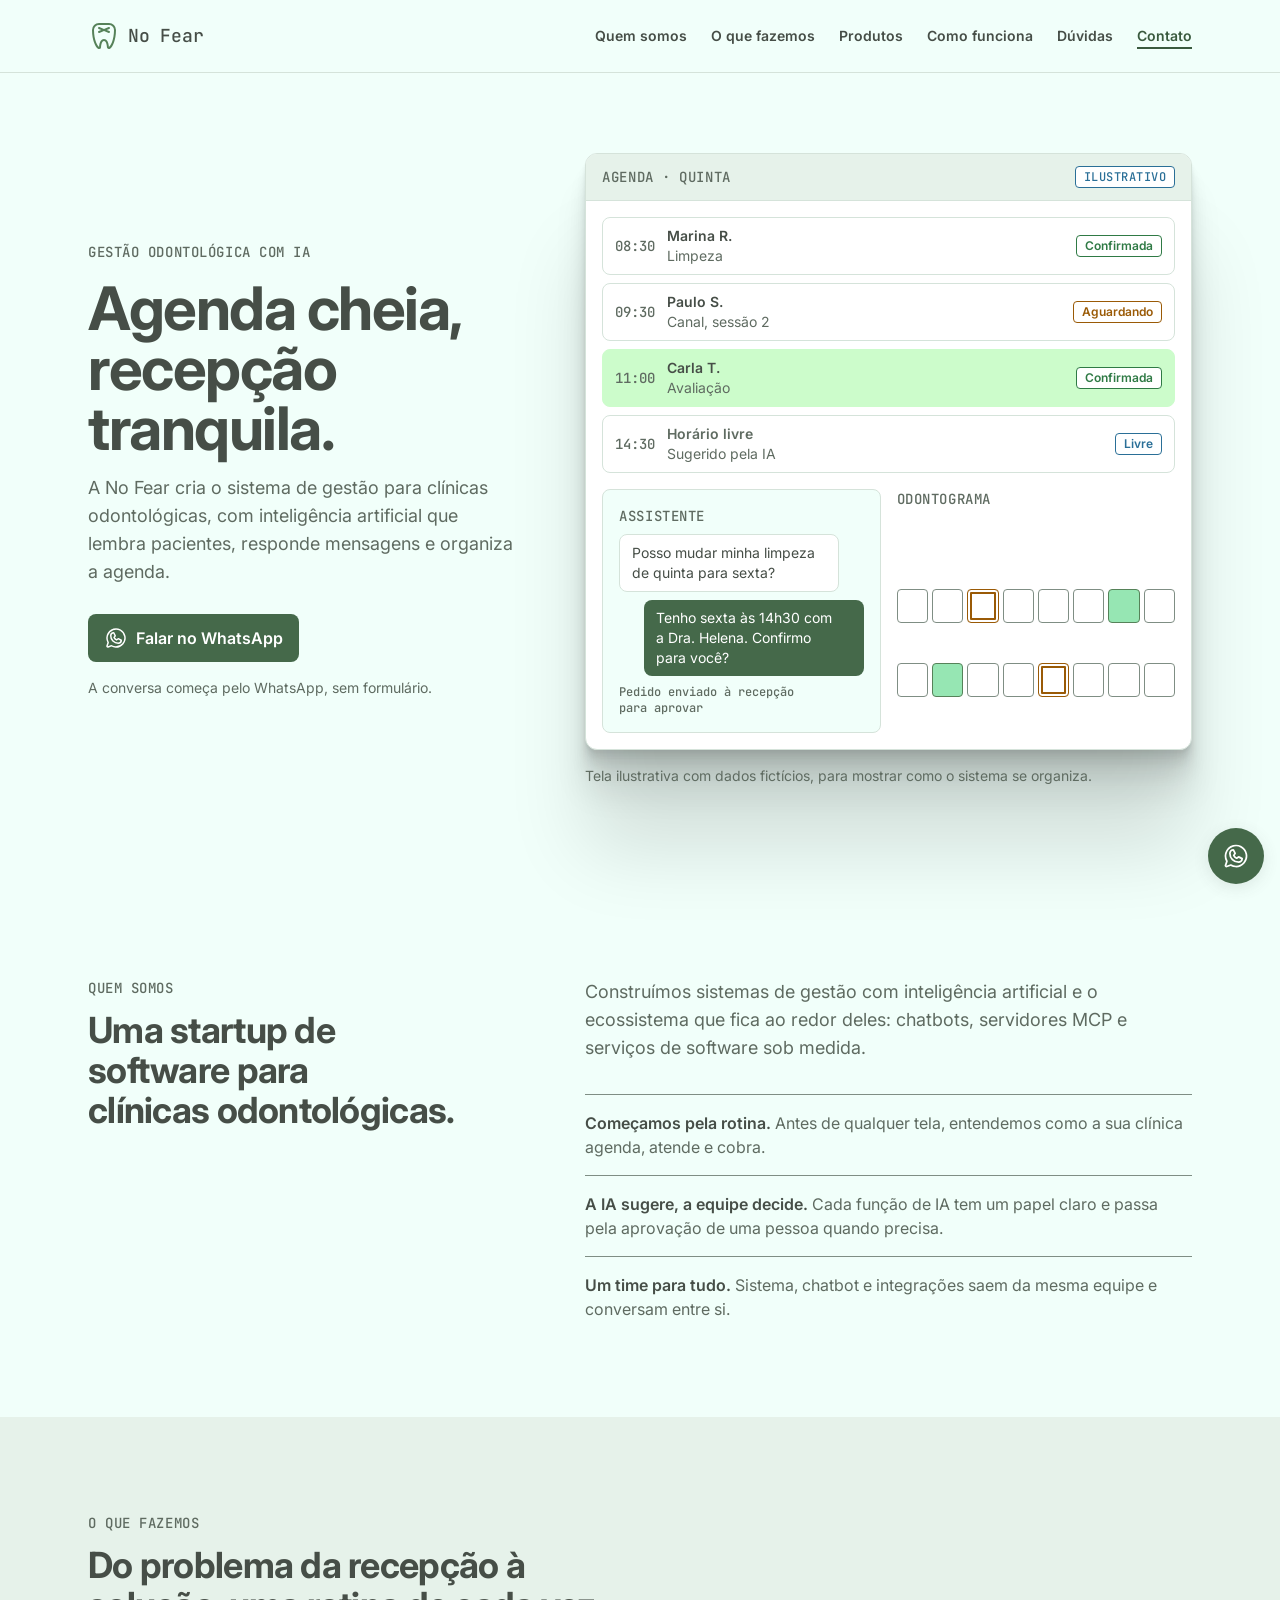
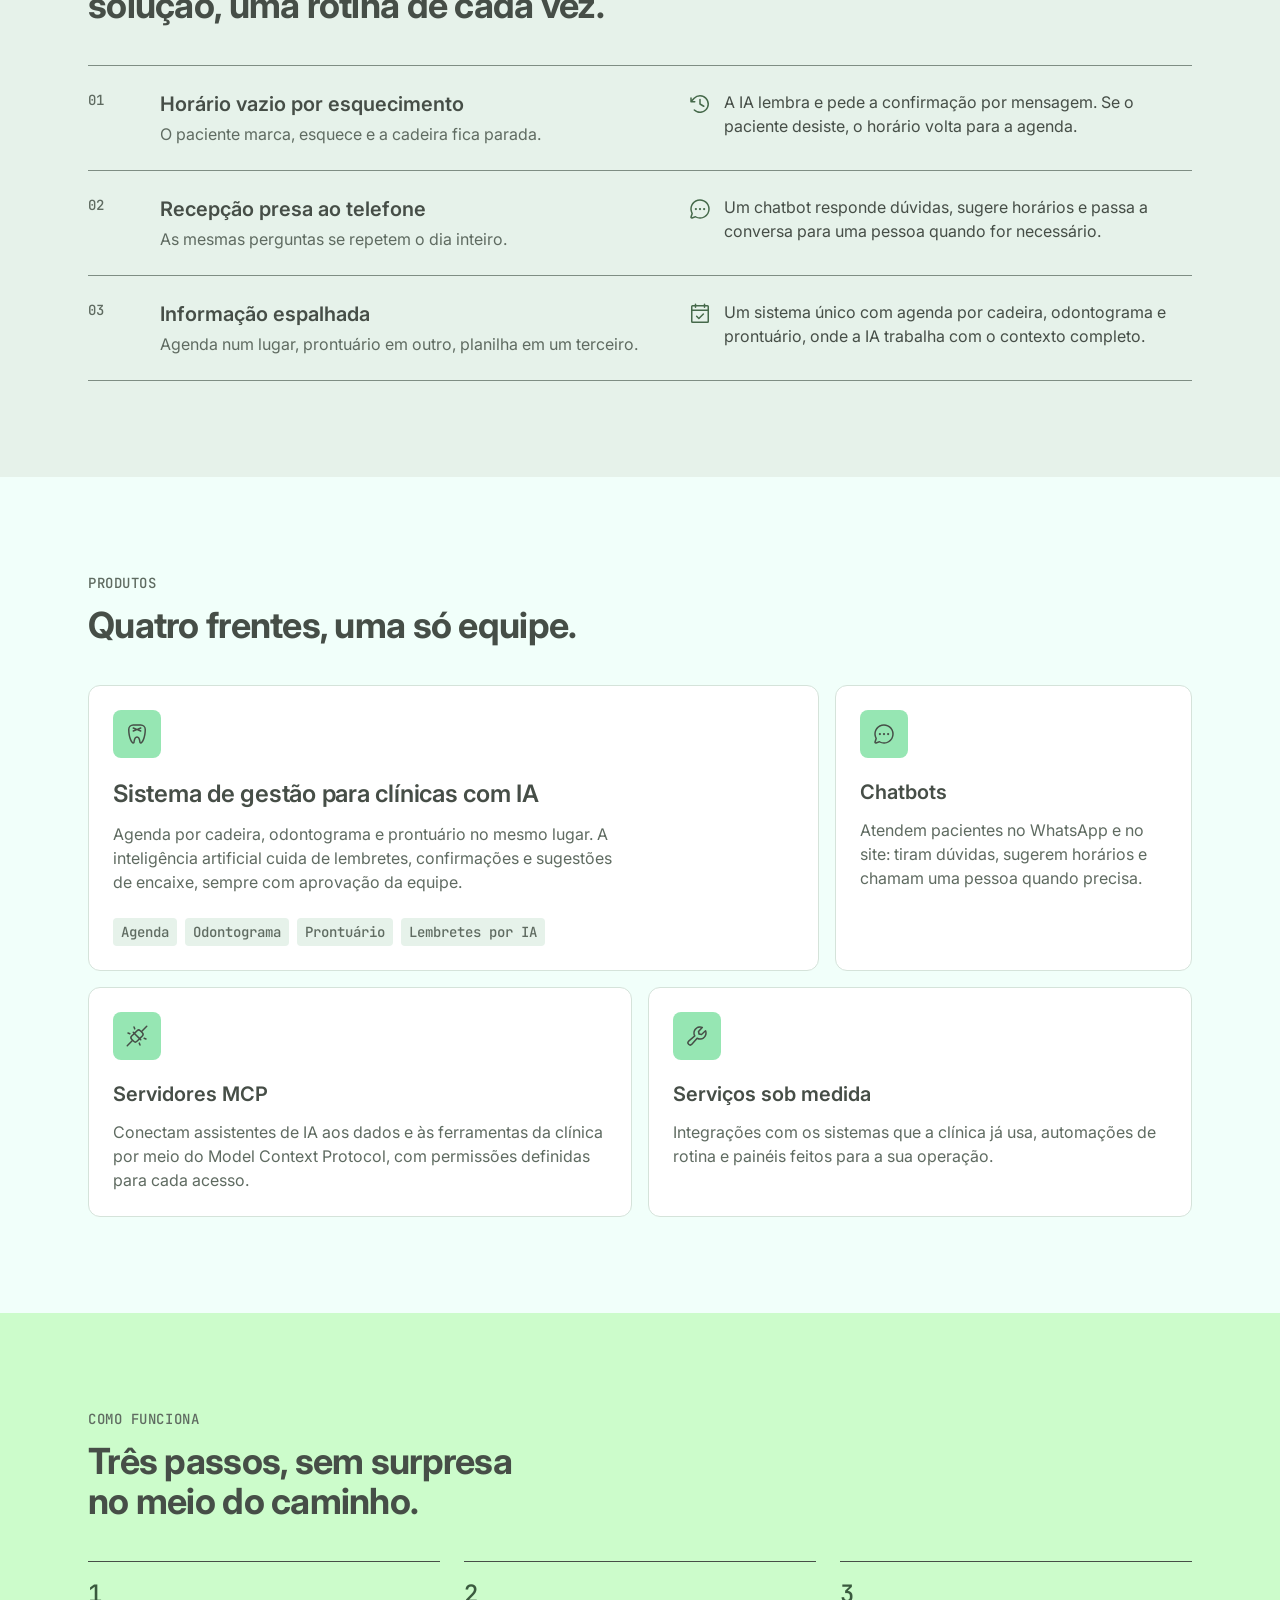
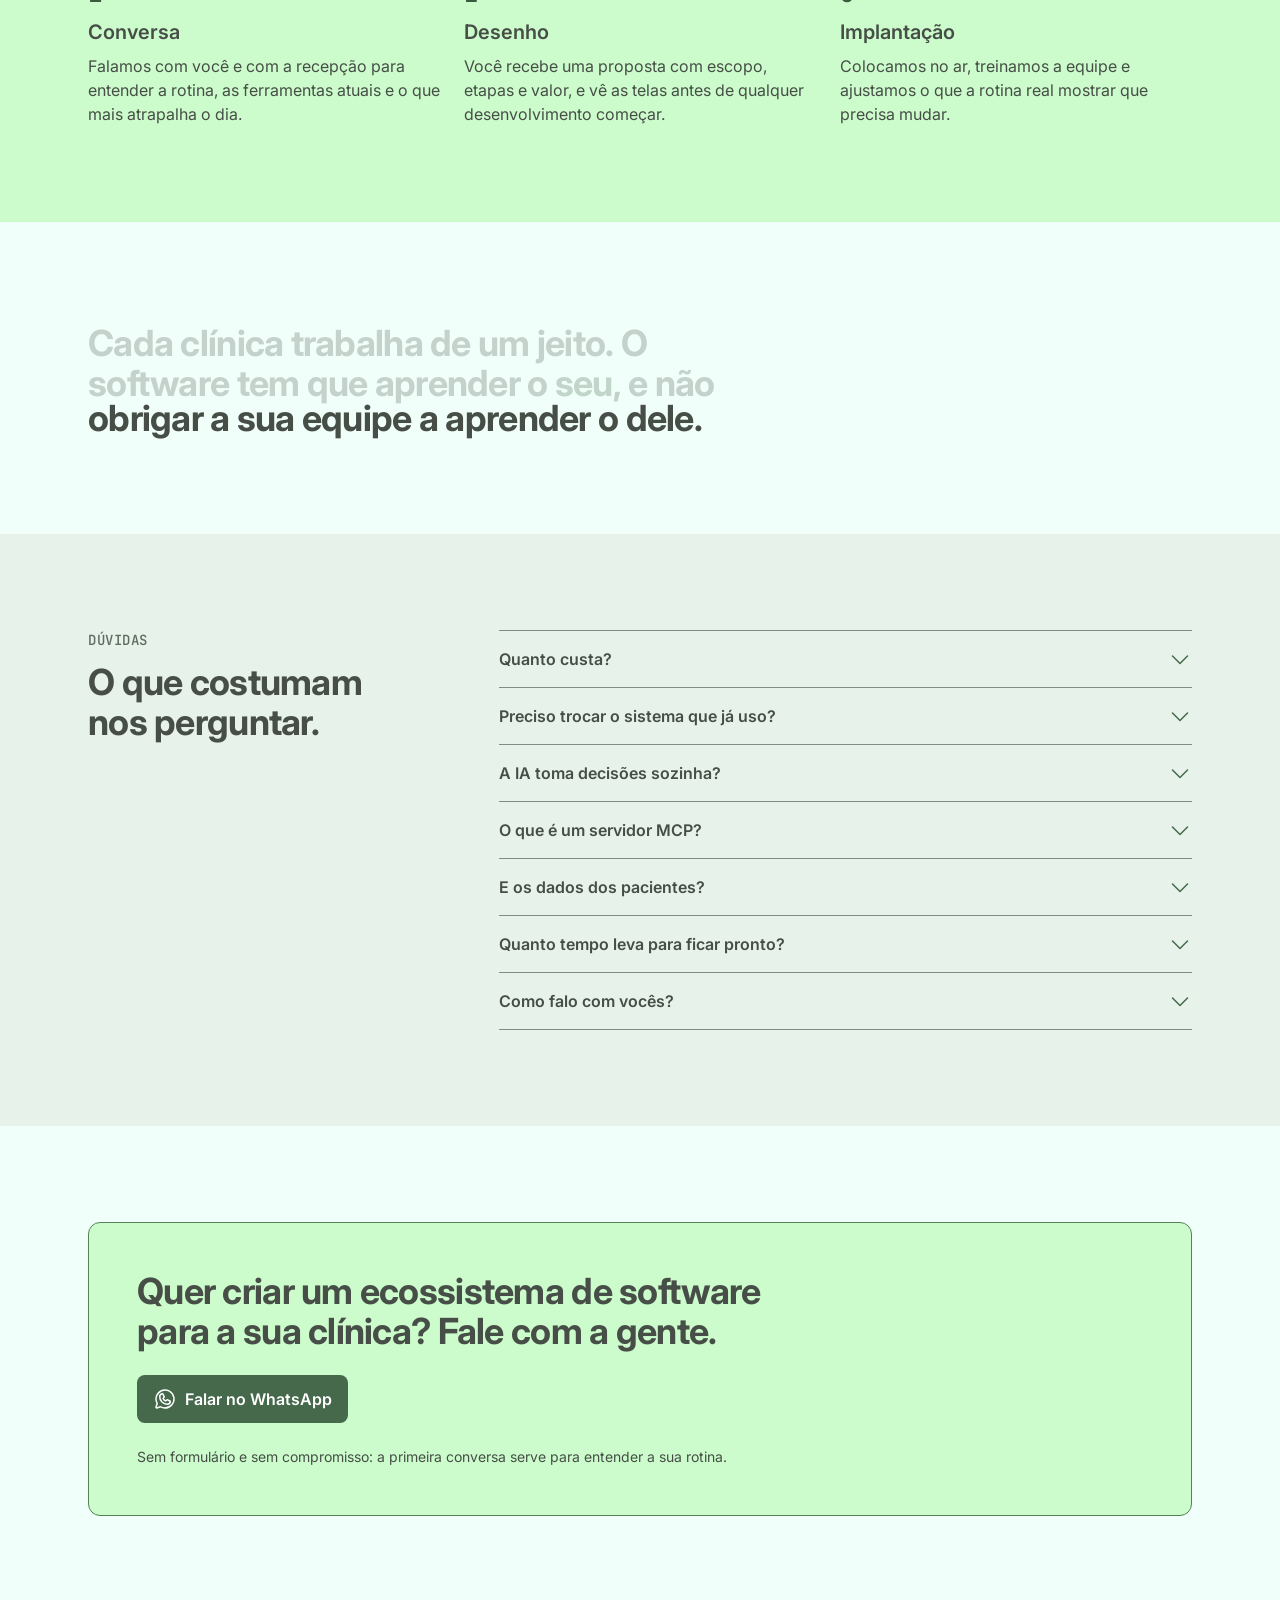
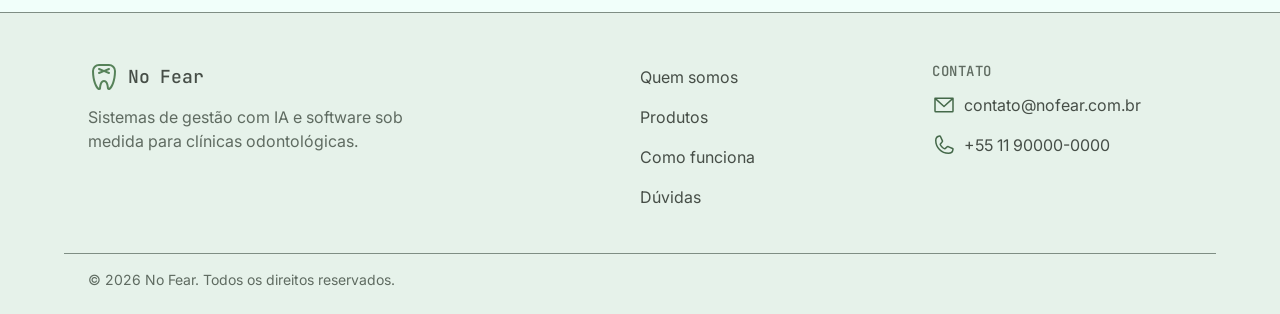
==== index.html @ fdb4c9a5 "Cria landing page da No Fear com DESIGN.md Landing estática em HTML, CSS e JS puros para a startup d" ====
<!DOCTYPE html>
<html lang="pt-BR">
<head>
  <meta charset="UTF-8">
  <meta name="viewport" content="width=device-width, initial-scale=1">
  <title>No Fear | Sistemas de gestão com IA para clínicas odontológicas</title>
  <meta name="description" content="A No Fear cria sistemas de gestão com inteligência artificial para clínicas odontológicas, além de chatbots, servidores MCP e software sob medida.">
  <meta name="theme-color" content="#f1fffa">
  <link rel="icon" href="assets/favicon.svg" type="image/svg+xml">
  <link rel="canonical" href="https://jp-silva08.github.io/no-fear-site/">

  <meta property="og:type" content="website">
  <meta property="og:locale" content="pt_BR">
  <meta property="og:site_name" content="No Fear">
  <meta property="og:title" content="No Fear | Sistemas de gestão com IA para clínicas odontológicas">
  <meta property="og:description" content="Sistema de gestão, chatbots, servidores MCP e software sob medida para clínicas odontológicas.">
  <meta property="og:url" content="https://jp-silva08.github.io/no-fear-site/">
  <meta property="og:image" content="https://jp-silva08.github.io/no-fear-site/assets/og.png">
  <meta property="og:image:width" content="1200">
  <meta property="og:image:height" content="630">
  <meta name="twitter:card" content="summary_large_image">

  <link rel="preconnect" href="https://fonts.googleapis.com">
  <link rel="preconnect" href="https://fonts.gstatic.com" crossorigin>
  <link rel="stylesheet" href="https://fonts.googleapis.com/css2?family=Inter:wght@400;600;700&family=JetBrains+Mono:wght@500&display=swap">
  <link rel="stylesheet" href="css/style.css">
  <script>document.documentElement.classList.add('js');</script>
</head>
<body>
<svg xmlns="http://www.w3.org/2000/svg" width="0" height="0" style="position:absolute" aria-hidden="true" focusable="false">
<symbol id="i-arrow-right" viewBox="0 0 256 256"><path d="M221.66,133.66l-72,72a8,8,0,0,1-11.32-11.32L196.69,136H40a8,8,0,0,1,0-16H196.69L138.34,61.66a8,8,0,0,1,11.32-11.32l72,72A8,8,0,0,1,221.66,133.66Z"/></symbol>
<symbol id="i-calendar-check" viewBox="0 0 256 256"><path d="M208,32H184V24a8,8,0,0,0-16,0v8H88V24a8,8,0,0,0-16,0v8H48A16,16,0,0,0,32,48V208a16,16,0,0,0,16,16H208a16,16,0,0,0,16-16V48A16,16,0,0,0,208,32ZM72,48v8a8,8,0,0,0,16,0V48h80v8a8,8,0,0,0,16,0V48h24V80H48V48ZM208,208H48V96H208V208Zm-38.34-85.66a8,8,0,0,1,0,11.32l-48,48a8,8,0,0,1-11.32,0l-24-24a8,8,0,0,1,11.32-11.32L116,164.69l42.34-42.35A8,8,0,0,1,169.66,122.34Z"/></symbol>
<symbol id="i-caret-down" viewBox="0 0 256 256"><path d="M213.66,101.66l-80,80a8,8,0,0,1-11.32,0l-80-80A8,8,0,0,1,53.66,90.34L128,164.69l74.34-74.35a8,8,0,0,1,11.32,11.32Z"/></symbol>
<symbol id="i-chat-circle-dots" viewBox="0 0 256 256"><path d="M140,128a12,12,0,1,1-12-12A12,12,0,0,1,140,128ZM84,116a12,12,0,1,0,12,12A12,12,0,0,0,84,116Zm88,0a12,12,0,1,0,12,12A12,12,0,0,0,172,116Zm60,12A104,104,0,0,1,79.12,219.82L45.07,231.17a16,16,0,0,1-20.24-20.24l11.35-34.05A104,104,0,1,1,232,128Zm-16,0A88,88,0,1,0,51.81,172.06a8,8,0,0,1,.66,6.54L40,216,77.4,203.53a7.85,7.85,0,0,1,2.53-.42,8,8,0,0,1,4,1.08A88,88,0,0,0,216,128Z"/></symbol>
<symbol id="i-clock-counter-clockwise" viewBox="0 0 256 256"><path d="M136,80v43.47l36.12,21.67a8,8,0,0,1-8.24,13.72l-40-24A8,8,0,0,1,120,128V80a8,8,0,0,1,16,0Zm-8-48A95.44,95.44,0,0,0,60.08,60.15C52.81,67.51,46.35,74.59,40,82V64a8,8,0,0,0-16,0v40a8,8,0,0,0,8,8H72a8,8,0,0,0,0-16H49c7.15-8.42,14.27-16.35,22.39-24.57a80,80,0,1,1,1.66,114.75,8,8,0,1,0-11,11.64A96,96,0,1,0,128,32Z"/></symbol>
<symbol id="i-envelope-simple" viewBox="0 0 256 256"><path d="M224,48H32a8,8,0,0,0-8,8V192a16,16,0,0,0,16,16H216a16,16,0,0,0,16-16V56A8,8,0,0,0,224,48ZM203.43,64,128,133.15,52.57,64ZM216,192H40V74.19l82.59,75.71a8,8,0,0,0,10.82,0L216,74.19V192Z"/></symbol>
<symbol id="i-list" viewBox="0 0 256 256"><path d="M224,128a8,8,0,0,1-8,8H40a8,8,0,0,1,0-16H216A8,8,0,0,1,224,128ZM40,72H216a8,8,0,0,0,0-16H40a8,8,0,0,0,0,16ZM216,184H40a8,8,0,0,0,0,16H216a8,8,0,0,0,0-16Z"/></symbol>
<symbol id="i-phone" viewBox="0 0 256 256"><path d="M222.37,158.46l-47.11-21.11-.13-.06a16,16,0,0,0-15.17,1.4,8.12,8.12,0,0,0-.75.56L134.87,160c-15.42-7.49-31.34-23.29-38.83-38.51l20.78-24.71c.2-.25.39-.5.57-.77a16,16,0,0,0,1.32-15.06l0-.12L97.54,33.64a16,16,0,0,0-16.62-9.52A56.26,56.26,0,0,0,32,80c0,79.4,64.6,144,144,144a56.26,56.26,0,0,0,55.88-48.92A16,16,0,0,0,222.37,158.46ZM176,208A128.14,128.14,0,0,1,48,80,40.2,40.2,0,0,1,82.87,40a.61.61,0,0,0,0,.12l21,47L83.2,111.86a6.13,6.13,0,0,0-.57.77,16,16,0,0,0-1,15.7c9.06,18.53,27.73,37.06,46.46,46.11a16,16,0,0,0,15.75-1.14,8.44,8.44,0,0,0,.74-.56L168.89,152l47,21.05h0s.08,0,.11,0A40.21,40.21,0,0,1,176,208Z"/></symbol>
<symbol id="i-plugs-connected" viewBox="0 0 256 256"><path d="M237.66,18.34a8,8,0,0,0-11.32,0l-52.4,52.41-5.37-5.38a32.05,32.05,0,0,0-45.26,0L100,88.69l-6.34-6.35A8,8,0,0,0,82.34,93.66L88.69,100,65.37,123.31a32,32,0,0,0,0,45.26l5.38,5.37-52.41,52.4a8,8,0,0,0,11.32,11.32l52.4-52.41,5.37,5.38a32,32,0,0,0,45.26,0L156,167.31l6.34,6.35a8,8,0,0,0,11.32-11.32L167.31,156l23.32-23.31a32,32,0,0,0,0-45.26l-5.38-5.37,52.41-52.4A8,8,0,0,0,237.66,18.34Zm-116.29,161a16,16,0,0,1-22.62,0L76.69,157.25a16,16,0,0,1,0-22.62L100,111.31,144.69,156Zm57.94-57.94L156,144.69,111.31,100l23.32-23.31a16,16,0,0,1,22.62,0l22.06,22A16,16,0,0,1,179.31,121.37ZM88.57,35A8,8,0,0,1,103.43,29l8,20A8,8,0,0,1,96.57,55ZM24.57,93A8,8,0,0,1,35,88.57l20,8A8,8,0,0,1,49,111.43l-20-8A8,8,0,0,1,24.57,93ZM231.43,163a8,8,0,0,1-10.4,4.46l-20-8A8,8,0,1,1,207,144.57l20,8A8,8,0,0,1,231.43,163Zm-64,58.06A8,8,0,0,1,152.57,227l-8-20A8,8,0,0,1,159.43,201Z"/></symbol>
<symbol id="i-shield-check" viewBox="0 0 256 256"><path d="M208,40H48A16,16,0,0,0,32,56v56c0,52.72,25.52,84.67,46.93,102.19,23.06,18.86,46,25.26,47,25.53a8,8,0,0,0,4.2,0c1-.27,23.91-6.67,47-25.53C198.48,196.67,224,164.72,224,112V56A16,16,0,0,0,208,40Zm0,72c0,37.07-13.66,67.16-40.6,89.42A129.3,129.3,0,0,1,128,223.62a128.25,128.25,0,0,1-38.92-21.81C61.82,179.51,48,149.3,48,112l0-56,160,0ZM82.34,141.66a8,8,0,0,1,11.32-11.32L112,148.69l50.34-50.35a8,8,0,0,1,11.32,11.32l-56,56a8,8,0,0,1-11.32,0Z"/></symbol>
<symbol id="i-sparkle" viewBox="0 0 256 256"><path d="M197.58,129.06,146,110l-19-51.62a15.92,15.92,0,0,0-29.88,0L78,110l-51.62,19a15.92,15.92,0,0,0,0,29.88L78,178l19,51.62a15.92,15.92,0,0,0,29.88,0L146,178l51.62-19a15.92,15.92,0,0,0,0-29.88ZM137,164.22a8,8,0,0,0-4.74,4.74L112,223.85,91.78,169A8,8,0,0,0,87,164.22L32.15,144,87,123.78A8,8,0,0,0,91.78,119L112,64.15,132.22,119a8,8,0,0,0,4.74,4.74L191.85,144ZM144,40a8,8,0,0,1,8-8h16V16a8,8,0,0,1,16,0V32h16a8,8,0,0,1,0,16H184V64a8,8,0,0,1-16,0V48H152A8,8,0,0,1,144,40ZM248,88a8,8,0,0,1-8,8h-8v8a8,8,0,0,1-16,0V96h-8a8,8,0,0,1,0-16h8V72a8,8,0,0,1,16,0v8h8A8,8,0,0,1,248,88Z"/></symbol>
<symbol id="i-tooth" viewBox="0 0 256 256"><path d="M171,71.42,149.54,80,171,88.57A8,8,0,1,1,165,103.42L128,88.61,91,103.42A8,8,0,1,1,85,88.57L106.46,80,85,71.42A8,8,0,1,1,91,56.57l37,14.81,37-14.81A8,8,0,1,1,171,71.42Zm53,8.33c0,42.72-8,75.4-14.69,95.28-8.73,25.8-20.63,45.49-32.65,54a15.69,15.69,0,0,1-15.95,1.41,16.09,16.09,0,0,1-9.18-13.36C150.68,205.58,146.48,168,128,168s-22.68,37.59-23.53,49.11a16.09,16.09,0,0,1-16,14.9,15.67,15.67,0,0,1-9.13-2.95c-12-8.53-23.92-28.22-32.65-54C40,155.15,32,122.47,32,79.75A56,56,0,0,1,88,24h80A56,56,0,0,1,224,79.75Zm-16,0A40,40,0,0,0,168,40H88A40,40,0,0,0,48,79.76c0,40.55,7.51,71.4,13.85,90.14,11.05,32.66,23,43.37,26.61,46C91.57,174.67,105.59,152,128,152s36.45,22.71,39.49,63.94h0c3.6-2.59,15.57-13.26,26.66-46C200.49,151.16,208,120.31,208,79.76Z"/></symbol>
<symbol id="i-whatsapp-logo" viewBox="0 0 256 256"><path d="M187.58,144.84l-32-16a8,8,0,0,0-8,.5l-14.69,9.8a40.55,40.55,0,0,1-16-16l9.8-14.69a8,8,0,0,0,.5-8l-16-32A8,8,0,0,0,104,64a40,40,0,0,0-40,40,88.1,88.1,0,0,0,88,88,40,40,0,0,0,40-40A8,8,0,0,0,187.58,144.84ZM152,176a72.08,72.08,0,0,1-72-72A24,24,0,0,1,99.29,80.46l11.48,23L101,118a8,8,0,0,0-.73,7.51,56.47,56.47,0,0,0,30.15,30.15A8,8,0,0,0,138,155l14.61-9.74,23,11.48A24,24,0,0,1,152,176ZM128,24A104,104,0,0,0,36.18,176.88L24.83,210.93a16,16,0,0,0,20.24,20.24l34.05-11.35A104,104,0,1,0,128,24Zm0,192a87.87,87.87,0,0,1-44.06-11.81,8,8,0,0,0-6.54-.67L40,216,52.47,178.6a8,8,0,0,0-.66-6.54A88,88,0,1,1,128,216Z"/></symbol>
<symbol id="i-wrench" viewBox="0 0 256 256"><path d="M226.76,69a8,8,0,0,0-12.84-2.88l-40.3,37.19-17.23-3.7-3.7-17.23,37.19-40.3A8,8,0,0,0,187,29.24,72,72,0,0,0,88,96,72.34,72.34,0,0,0,94,124.94L33.79,177c-.15.12-.29.26-.43.39a32,32,0,0,0,45.26,45.26c.13-.13.27-.28.39-.42L131.06,162A72,72,0,0,0,232,96,71.56,71.56,0,0,0,226.76,69ZM160,152a56.14,56.14,0,0,1-27.07-7,8,8,0,0,0-9.92,1.77L67.11,211.51a16,16,0,0,1-22.62-22.62L109.18,133a8,8,0,0,0,1.77-9.93,56,56,0,0,1,58.36-82.31l-31.2,33.81a8,8,0,0,0-1.94,7.1L141.83,108a8,8,0,0,0,6.14,6.14l26.35,5.66a8,8,0,0,0,7.1-1.94l33.81-31.2A56.06,56.06,0,0,1,160,152Z"/></symbol>
<symbol id="i-x" viewBox="0 0 256 256"><path d="M205.66,194.34a8,8,0,0,1-11.32,11.32L128,139.31,61.66,205.66a8,8,0,0,1-11.32-11.32L116.69,128,50.34,61.66A8,8,0,0,1,61.66,50.34L128,116.69l66.34-66.35a8,8,0,0,1,11.32,11.32L139.31,128Z"/></symbol>
</svg>
  <a class="skip-link" href="#conteudo">Pular para o conteúdo</a>

  <header class="site-header">
    <div class="container header-row">
      <a class="brand" href="#topo" aria-label="No Fear, início">
        <svg class="brand-mark" aria-hidden="true"><use href="#i-tooth"/></svg>
        <span class="brand-name">No Fear</span>
      </a>
      <button class="menu-toggle" type="button" aria-expanded="false" aria-controls="menu" aria-label="Abrir menu">
        <span class="bars" aria-hidden="true"><span></span><span></span><span></span></span>
      </button>
      <nav id="menu" class="menu" aria-label="Principal">
        <a href="#quem-somos">Quem somos</a>
        <a href="#o-que-fazemos">O que fazemos</a>
        <a href="#produtos">Produtos</a>
        <a href="#como-funciona">Como funciona</a>
        <a href="#faq">Dúvidas</a>
        <a href="#contato">Contato</a>
      </nav>
    </div>
  </header>

  <main id="conteudo">
    <section class="hero" id="topo">
      <div class="container hero-grid">
        <div class="hero-copy">
          <p class="mono-label">Gestão odontológica com IA</p>
          <h1>Agenda cheia, recepção tranquila.</h1>
          <p class="lead">A No Fear cria o sistema de gestão para clínicas odontológicas, com inteligência artificial que lembra pacientes, responde mensagens e organiza a agenda.</p>
          <a class="btn btn-primary" href="#contato" data-whatsapp>
            <svg class="icon" aria-hidden="true"><use href="#i-whatsapp-logo"/></svg>
            Falar no WhatsApp
          </a>
          <p class="hero-note">A conversa começa pelo WhatsApp, sem formulário.</p>
        </div>

        <figure class="hero-visual">
          <div class="screen" role="img" aria-label="Tela ilustrativa do sistema: agenda do dia, odontograma e assistente de IA respondendo a um paciente.">
            <div class="screen-bar">
              <span class="mono-label">Agenda · quinta</span>
              <span class="tag tag-info">Ilustrativo</span>
            </div>
            <div class="screen-body">
              <div class="agenda" aria-hidden="true">
                <div class="slot"><span class="slot-time">08:30</span><span class="slot-name">Marina R.<small>Limpeza</small></span><span class="chip chip-ok">Confirmada</span></div>
                <div class="slot"><span class="slot-time">09:30</span><span class="slot-name">Paulo S.<small>Canal, sessão 2</small></span><span class="chip chip-wait">Aguardando</span></div>
                <div class="slot slot-active"><span class="slot-time">11:00</span><span class="slot-name">Carla T.<small>Avaliação</small></span><span class="chip chip-ok">Confirmada</span></div>
                <div class="slot"><span class="slot-time">14:30</span><span class="slot-name slot-free">Horário livre<small>Sugerido pela IA</small></span><span class="chip chip-free">Livre</span></div>
              </div>

              <div class="assistant" aria-hidden="true">
                <p class="mono-label">Assistente</p>
                <p class="msg msg-in">Posso mudar minha limpeza de quinta para sexta?</p>
                <p class="msg msg-out">Tenho sexta às 14h30 com a Dra. Helena. Confirmo para você?</p>
                <p class="assistant-foot">Pedido enviado à recepção para aprovar</p>
              </div>

              <div class="odonto" aria-hidden="true">
                <p class="mono-label">Odontograma</p>
                <div class="teeth">
                  <i></i><i></i><i class="t-mark"></i><i></i><i></i><i></i><i class="t-done"></i><i></i>
                  <i></i><i class="t-done"></i><i></i><i></i><i class="t-mark"></i><i></i><i></i><i></i>
                </div>
              </div>
            </div>
          </div>
          <figcaption>Tela ilustrativa com dados fictícios, para mostrar como o sistema se organiza.</figcaption>
        </figure>
      </div>
    </section>

    <section class="section" id="quem-somos">
      <div class="container split">
        <div class="split-head reveal">
          <p class="mono-label">Quem somos</p>
          <h2>Uma startup de software para clínicas odontológicas.</h2>
        </div>
        <div class="split-body reveal" style="--d:80ms">
          <p class="lead">Construímos sistemas de gestão com inteligência artificial e o ecossistema que fica ao redor deles: chatbots, servidores MCP e serviços de software sob medida.</p>
          <ul class="principles">
            <li><strong>Começamos pela rotina.</strong> Antes de qualquer tela, entendemos como a sua clínica agenda, atende e cobra.</li>
            <li><strong>A IA sugere, a equipe decide.</strong> Cada função de IA tem um papel claro e passa pela aprovação de uma pessoa quando precisa.</li>
            <li><strong>Um time para tudo.</strong> Sistema, chatbot e integrações saem da mesma equipe e conversam entre si.</li>
          </ul>
        </div>
      </div>
    </section>

    <section class="section band-sunken" id="o-que-fazemos">
      <div class="container">
        <div class="section-head reveal">
          <p class="mono-label">O que fazemos</p>
          <h2>Do problema da recepção à solução, uma rotina de cada vez.</h2>
        </div>
        <ol class="rows">
          <li class="row reveal">
            <span class="row-num">01</span>
            <div class="row-problem"><h3>Horário vazio por esquecimento</h3><p>O paciente marca, esquece e a cadeira fica parada.</p></div>
            <div class="row-solution"><svg class="icon" aria-hidden="true"><use href="#i-clock-counter-clockwise"/></svg><p>A IA lembra e pede a confirmação por mensagem. Se o paciente desiste, o horário volta para a agenda.</p></div>
          </li>
          <li class="row reveal" style="--d:70ms">
            <span class="row-num">02</span>
            <div class="row-problem"><h3>Recepção presa ao telefone</h3><p>As mesmas perguntas se repetem o dia inteiro.</p></div>
            <div class="row-solution"><svg class="icon" aria-hidden="true"><use href="#i-chat-circle-dots"/></svg><p>Um chatbot responde dúvidas, sugere horários e passa a conversa para uma pessoa quando for necessário.</p></div>
          </li>
          <li class="row reveal" style="--d:140ms">
            <span class="row-num">03</span>
            <div class="row-problem"><h3>Informação espalhada</h3><p>Agenda num lugar, prontuário em outro, planilha em um terceiro.</p></div>
            <div class="row-solution"><svg class="icon" aria-hidden="true"><use href="#i-calendar-check"/></svg><p>Um sistema único com agenda por cadeira, odontograma e prontuário, onde a IA trabalha com o contexto completo.</p></div>
          </li>
        </ol>
      </div>
    </section>

    <section class="section" id="produtos">
      <div class="container">
        <div class="section-head reveal">
          <p class="mono-label">Produtos</p>
          <h2>Quatro frentes, uma só equipe.</h2>
        </div>
        <div class="products">
          <article class="card card-lg reveal">
            <span class="icon-chip"><svg class="icon" aria-hidden="true"><use href="#i-tooth"/></svg></span>
            <h3>Sistema de gestão para clínicas com IA</h3>
            <p>Agenda por cadeira, odontograma e prontuário no mesmo lugar. A inteligência artificial cuida de lembretes, confirmações e sugestões de encaixe, sempre com aprovação da equipe.</p>
            <ul class="tags"><li>Agenda</li><li>Odontograma</li><li>Prontuário</li><li>Lembretes por IA</li></ul>
          </article>
          <article class="card card-sm reveal" style="--d:70ms">
            <span class="icon-chip"><svg class="icon" aria-hidden="true"><use href="#i-chat-circle-dots"/></svg></span>
            <h3>Chatbots</h3>
            <p>Atendem pacientes no WhatsApp e no site: tiram dúvidas, sugerem horários e chamam uma pessoa quando precisa.</p>
          </article>
          <article class="card card-half reveal">
            <span class="icon-chip"><svg class="icon" aria-hidden="true"><use href="#i-plugs-connected"/></svg></span>
            <h3>Servidores MCP</h3>
            <p>Conectam assistentes de IA aos dados e às ferramentas da clínica por meio do Model Context Protocol, com permissões definidas para cada acesso.</p>
          </article>
          <article class="card card-half reveal" style="--d:70ms">
            <span class="icon-chip"><svg class="icon" aria-hidden="true"><use href="#i-wrench"/></svg></span>
            <h3>Serviços sob medida</h3>
            <p>Integrações com os sistemas que a clínica já usa, automações de rotina e painéis feitos para a sua operação.</p>
          </article>
        </div>
      </div>
    </section>

    <section class="section band-panel" id="como-funciona">
      <div class="container">
        <div class="section-head reveal">
          <p class="mono-label">Como funciona</p>
          <h2>Três passos, sem surpresa no meio do caminho.</h2>
        </div>
        <ol class="steps">
          <li class="step reveal">
            <span class="step-num">1</span>
            <h3>Conversa</h3>
            <p>Falamos com você e com a recepção para entender a rotina, as ferramentas atuais e o que mais atrapalha o dia.</p>
          </li>
          <li class="step reveal" style="--d:80ms">
            <span class="step-num">2</span>
            <h3>Desenho</h3>
            <p>Você recebe uma proposta com escopo, etapas e valor, e vê as telas antes de qualquer desenvolvimento começar.</p>
          </li>
          <li class="step reveal" style="--d:160ms">
            <span class="step-num">3</span>
            <h3>Implantação</h3>
            <p>Colocamos no ar, treinamos a equipe e ajustamos o que a rotina real mostrar que precisa mudar.</p>
          </li>
        </ol>
      </div>
    </section>

    <section class="section tagline" aria-label="Nosso princípio">
      <div class="container">
        <p class="tagline-text" data-reveal>Cada clínica trabalha de um jeito. O software tem que aprender o <strong>seu</strong>, e não obrigar a sua equipe a aprender o dele.</p>
      </div>
    </section>

    <section class="section band-sunken" id="faq">
      <div class="container faq-wrap">
        <div class="section-head reveal">
          <p class="mono-label">Dúvidas</p>
          <h2>O que costumam nos perguntar.</h2>
        </div>
        <div class="faq reveal" style="--d:80ms">
          <details>
            <summary>Quanto custa?<svg class="icon" aria-hidden="true"><use href="#i-caret-down"/></svg></summary>
            <p>Cada projeto é desenhado para uma clínica, então o valor depende do escopo. Depois da primeira conversa, enviamos uma proposta com etapas e preço fechado, para você decidir com tudo à mostra.</p>
          </details>
          <details>
            <summary>Preciso trocar o sistema que já uso?<svg class="icon" aria-hidden="true"><use href="#i-caret-down"/></svg></summary>
            <p>Nem sempre. Dependendo do caso, criamos integrações e chatbots que funcionam ao lado do que a clínica já usa. Avaliamos isso na conversa inicial.</p>
          </details>
          <details>
            <summary>A IA toma decisões sozinha?<svg class="icon" aria-hidden="true"><use href="#i-caret-down"/></svg></summary>
            <p>Não nas decisões que importam. Ela sugere horários, redige respostas e envia lembretes. Mudanças na agenda e informações clínicas passam pela aprovação de uma pessoa da equipe.</p>
          </details>
          <details>
            <summary>O que é um servidor MCP?<svg class="icon" aria-hidden="true"><use href="#i-caret-down"/></svg></summary>
            <p>MCP é o Model Context Protocol, um padrão para conectar assistentes de IA a dados e ferramentas. Um servidor MCP da clínica define exatamente o que o assistente pode consultar e fazer, e o que fica fora do alcance dele.</p>
          </details>
          <details>
            <summary>E os dados dos pacientes?<svg class="icon" aria-hidden="true"><use href="#i-caret-down"/></svg></summary>
            <p>São dados sensíveis, e tratamos isso desde o desenho do projeto: acesso por perfil, o mínimo de informação em cada função e uma conversa sobre a LGPD antes de começar. Os detalhes entram na proposta.</p>
          </details>
          <details>
            <summary>Quanto tempo leva para ficar pronto?<svg class="icon" aria-hidden="true"><use href="#i-caret-down"/></svg></summary>
            <p>Depende do que for combinado. Um chatbot é bem diferente de um sistema completo. O prazo de cada etapa vai escrito na proposta, antes de você aprovar.</p>
          </details>
          <details>
            <summary>Como falo com vocês?<svg class="icon" aria-hidden="true"><use href="#i-caret-down"/></svg></summary>
            <p>Pelo WhatsApp ou por e-mail. Os dois contatos estão no fim desta página.</p>
          </details>
        </div>
      </div>
    </section>

    <section class="section cta" id="contato">
      <div class="container">
        <div class="cta-box reveal">
          <h2>Quer criar um ecossistema de software para a sua clínica? Fale com a gente.</h2>
          <a class="btn btn-primary" href="#contato" data-whatsapp>
            <svg class="icon" aria-hidden="true"><use href="#i-whatsapp-logo"/></svg>
            Falar no WhatsApp
          </a>
          <p class="cta-note">Sem formulário e sem compromisso: a primeira conversa serve para entender a sua rotina.</p>
        </div>
      </div>
    </section>
  </main>

  <footer class="site-footer">
    <div class="container footer-grid">
      <div class="footer-brand">
        <a class="brand" href="#topo" aria-label="No Fear, voltar ao topo">
          <svg class="brand-mark" aria-hidden="true"><use href="#i-tooth"/></svg>
          <span class="brand-name">No Fear</span>
        </a>
        <p>Sistemas de gestão com IA e software sob medida para clínicas odontológicas.</p>
      </div>
      <nav class="footer-nav" aria-label="Rodapé">
        <a href="#quem-somos">Quem somos</a>
        <a href="#produtos">Produtos</a>
        <a href="#como-funciona">Como funciona</a>
        <a href="#faq">Dúvidas</a>
      </nav>
      <address class="footer-contact">
        <p class="mono-label">Contato</p>
        <a href="mailto:contato@nofear.com.br"><svg class="icon" aria-hidden="true"><use href="#i-envelope-simple"/></svg>contato@nofear.com.br</a>
        <a href="#contato" data-phone><svg class="icon" aria-hidden="true"><use href="#i-phone"/></svg><span data-phone-text>+55 11 90000-0000</span></a>
      </address>
    </div>
    <div class="container footer-base">
      <p>© <span id="ano">2026</span> No Fear. Todos os direitos reservados.</p>
    </div>
  </footer>

  <a class="fab" href="#contato" data-whatsapp aria-label="Falar com a No Fear no WhatsApp">
    <svg class="icon" aria-hidden="true"><use href="#i-whatsapp-logo"/></svg>
  </a>

  <script src="js/main.js"></script>
</body>
</html>
---- css/style.css ----
/* No Fear — landing page. Decisões em DESIGN.md. */

:root {
  --primary: #45694a;
  --primary-hover: #3a5a3e;
  --fern: #568259;
  --celadon: #96e6b3;
  --sage: #77a87b;
  --bg: #f1fffa;
  --panel: #ccfccb;
  --surface: #ffffff;
  --sunken: #e6f2ea;
  --line: #d5e3da;
  --line-strong: #7f8e84;
  --fg: #464e47;
  --fg-muted: #5f6b61;
  --fg-subtle: #7d887f;
  --info: #2a6f97;
  --success: #2f7a45;
  --warning: #9a5a06;

  /* espaçamento: só estes valores */
  --s25: 2px; --s50: 4px; --s75: 8px; --s100: 12px; --s200: 16px; --s300: 24px;
  --s400: 32px; --s500: 40px; --s600: 48px; --s700: 64px; --s800: 80px; --s900: 96px;

  --r-sm: 4px; --r-md: 8px; --r-lg: 12px;

  --font: Inter, system-ui, "Segoe UI", sans-serif;
  --mono: "JetBrains Mono", ui-monospace, Consolas, monospace;

  --ease: cubic-bezier(0.32, 0.72, 0, 1);
  --shadow-float: 0 4px 16px rgb(70 78 71 / 0.12);
  --shadow-sm: 0px 2px 3px -1px rgba(0,0,0,0.1), 0px 1px 0px 0px rgba(25,28,33,0.02), 0px 0px 0px 1px rgba(25,28,33,0.08);
  --shadow-lg: 0 2.8px 2.2px rgba(0,0,0,0.034), 0 6.7px 5.3px rgba(0,0,0,0.048), 0 12.5px 10px rgba(0,0,0,0.06), 0 22.3px 17.9px rgba(0,0,0,0.072), 0 41.8px 33.4px rgba(0,0,0,0.086), 0 100px 80px rgba(0,0,0,0.12);

  --header-h: 64px;
}

*, *::before, *::after { box-sizing: border-box; }
html { scroll-behavior: smooth; scroll-padding-top: var(--s800); -webkit-text-size-adjust: 100%; }
body {
  margin: 0; background: var(--bg); color: var(--fg);
  font: 400 1rem/1.5rem var(--font);
  -webkit-font-smoothing: antialiased;
}
h1, h2, h3, p, ul, ol, figure, address { margin: 0; padding: 0; }
ul, ol { list-style: none; }
address { font-style: normal; }
a { color: inherit; text-decoration: none; }
p { text-wrap: pretty; }
h1, h2, h3 { text-wrap: balance; color: var(--fg); }
.container { width: 100%; max-width: 1152px; margin: 0 auto; padding: 0 var(--s300); }

:focus-visible { outline: 2px solid var(--primary-hover); outline-offset: 2px; border-radius: var(--r-sm); }
.skip-link {
  position: absolute; left: var(--s200); top: -100px; z-index: 100;
  background: var(--primary); color: #fff; padding: var(--s75) var(--s100); border-radius: var(--r-md);
  font-weight: 600; transition: top 200ms var(--ease);
}
.skip-link:focus { top: var(--s200); }

/* ---------- tipografia ---------- */
h1 { font-size: 2.25rem; line-height: 2.5rem; font-weight: 700; letter-spacing: -0.025em; max-width: 680px; }
h2 { font-size: 1.875rem; line-height: 2.25rem; font-weight: 700; letter-spacing: -0.02em; max-width: 680px; }
h3 { font-size: 1.25rem; line-height: 1.75rem; font-weight: 600; }
.lead { font-size: 1.125rem; line-height: 1.75rem; color: var(--fg-muted); max-width: 680px; }
.mono-label {
  font: 500 0.875rem/1.25rem var(--mono); letter-spacing: 0.04em; text-transform: uppercase;
  color: var(--fg-muted);
}
.icon { width: 1.5rem; height: 1.5rem; fill: currentColor; flex: none; }

/* ---------- botões ---------- */
.btn {
  display: inline-flex; align-items: center; justify-content: center; gap: var(--s75);
  padding: var(--s75) var(--s200); min-height: 48px; border-radius: var(--r-md);
  font: 600 1rem/1.5rem var(--font); cursor: pointer; border: 0;
  transition: background-color 200ms var(--ease), transform 200ms var(--ease), box-shadow 200ms var(--ease);
}
.btn-primary { background: var(--primary); color: #fff; }
.btn-primary:hover { background: var(--primary-hover); transform: translateY(-2px); box-shadow: var(--shadow-float); }
.btn-primary:active { transform: scale(0.98); box-shadow: none; }
.btn-primary:focus-visible { outline-color: var(--primary-hover); outline-offset: 4px; }
.btn .icon { transition: transform 200ms var(--ease); }
.btn:hover .icon { transform: rotate(-8deg) scale(1.08); }

/* ---------- header ---------- */
.site-header {
  position: sticky; top: 0; z-index: 50; background: var(--bg); border-bottom: 1px solid var(--line);
}
.header-row { display: flex; align-items: center; justify-content: space-between; height: var(--header-h); }
.brand { display: inline-flex; align-items: center; gap: var(--s75); border-radius: var(--r-sm); }
.brand-mark { width: 2rem; height: 2rem; fill: var(--fern); }
.brand-name { font: 500 1.125rem/1.75rem var(--mono); letter-spacing: -0.01em; color: var(--fg); }
.menu-toggle {
  width: 48px; height: 48px; display: grid; place-items: center; background: transparent; border: 1px solid var(--line-strong);
  border-radius: var(--r-md); cursor: pointer; color: var(--fg);
  transition: background-color 200ms var(--ease), transform 200ms var(--ease);
}
.menu-toggle:hover { background: var(--panel); }
.menu-toggle:active { transform: scale(0.96); }
.bars { position: relative; width: 20px; height: 14px; display: block; }
.bars span {
  position: absolute; left: 0; width: 100%; height: 2px; background: currentColor; border-radius: 2px;
  transition: transform 300ms var(--ease), opacity 200ms var(--ease), top 300ms var(--ease);
}
.bars span:nth-child(1) { top: 0; } .bars span:nth-child(2) { top: 6px; } .bars span:nth-child(3) { top: 12px; }
.menu-toggle[aria-expanded="true"] .bars span:nth-child(1) { top: 6px; transform: rotate(45deg); }
.menu-toggle[aria-expanded="true"] .bars span:nth-child(2) { opacity: 0; }
.menu-toggle[aria-expanded="true"] .bars span:nth-child(3) { top: 6px; transform: rotate(-45deg); }

.menu {
  position: absolute; top: var(--header-h); left: 0; right: 0; background: var(--bg);
  border-bottom: 1px solid var(--line); padding: var(--s100) var(--s300) var(--s300);
  display: flex; flex-direction: column; box-shadow: var(--shadow-float);
  visibility: hidden; opacity: 0; transform: translateY(-8px);
  transition: opacity 300ms var(--ease), transform 300ms var(--ease), visibility 0s linear 300ms;
}
.menu.open { visibility: visible; opacity: 1; transform: none; transition-delay: 0s; }
.menu a {
  padding: var(--s100) 0; border-bottom: 1px solid var(--line); font-weight: 600;
  transition: color 200ms var(--ease), padding-left 200ms var(--ease);
}
.menu a:hover { color: var(--primary-hover); padding-left: var(--s75); }
.menu a:active { color: var(--primary); }
.menu a.current { color: var(--primary-hover); }

/* ---------- hero ---------- */
.hero { padding: var(--s600) 0 var(--s700); }
.hero-grid { display: grid; gap: var(--s600); }
.hero-copy { display: flex; flex-direction: column; align-items: flex-start; gap: var(--s200); }
.hero-copy .lead { margin-bottom: var(--s100); }
.hero-note { font-size: 0.875rem; line-height: 1.25rem; color: var(--fg-muted); }

.hero-visual figcaption { margin-top: var(--s200); font-size: 0.875rem; line-height: 1.25rem; color: var(--fg-muted); max-width: 520px; }
.screen {
  background: var(--surface); border: 1px solid var(--line); border-radius: var(--r-lg);
  box-shadow: var(--shadow-lg); overflow: hidden;
}
.screen-bar {
  display: flex; align-items: center; justify-content: space-between; gap: var(--s100);
  padding: var(--s100) var(--s200); background: var(--sunken); border-bottom: 1px solid var(--line);
}
.screen-body { display: grid; gap: var(--s200); padding: var(--s200); }
.tag {
  display: inline-block; font: 500 0.75rem/1rem var(--mono); text-transform: uppercase; letter-spacing: 0.04em;
  padding: var(--s25) var(--s75); border-radius: var(--r-sm); background: var(--surface);
}
.tag-info { color: var(--info); border: 1px solid var(--info); }

.agenda { display: grid; gap: var(--s75); }
.slot {
  display: grid; grid-template-columns: auto 1fr auto; align-items: center; gap: var(--s100);
  padding: var(--s75) var(--s100); border: 1px solid var(--line); border-radius: var(--r-md);
}
.slot-active { background: var(--panel); border-color: var(--panel); }
.slot-time { font: 500 0.875rem/1.25rem var(--mono); color: var(--fg-muted); }
.slot-name { font-weight: 600; font-size: 0.875rem; line-height: 1.25rem; }
.slot-name small { display: block; font-weight: 400; font-size: 0.875rem; color: var(--fg-muted); }
.slot-free { color: var(--fg-muted); }
.chip { font: 600 0.75rem/1rem var(--font); padding: var(--s25) var(--s75); border-radius: var(--r-sm); white-space: nowrap; background: var(--surface); }
.chip-ok { color: var(--success); border: 1px solid var(--success); }
.chip-wait { color: var(--warning); border: 1px solid var(--warning); }
.chip-free { color: var(--info); border: 1px solid var(--info); }

.assistant { display: grid; gap: var(--s75); padding: var(--s200); background: var(--bg); border: 1px solid var(--line); border-radius: var(--r-md); }
.msg { font-size: 0.875rem; line-height: 1.25rem; padding: var(--s75) var(--s100); border-radius: var(--r-md); max-width: 90%; }
.msg-in { background: var(--surface); border: 1px solid var(--line); justify-self: start; }
.msg-out { background: var(--primary); color: #fff; justify-self: end; }
.assistant-foot { font: 500 0.75rem/1rem var(--mono); color: var(--fg-muted); }

.odonto { display: grid; gap: var(--s75); }
.teeth { display: grid; grid-template-columns: repeat(8, 1fr); gap: var(--s50); }
.teeth i { aspect-ratio: 1 / 1.1; border: 1px solid var(--line-strong); border-radius: var(--r-sm); background: var(--surface); display: block; }
.teeth .t-done { background: var(--celadon); border-color: var(--fern); }
.teeth .t-mark { background: var(--surface); border-color: var(--warning); box-shadow: inset 0 0 0 2px var(--surface), inset 0 0 0 4px var(--warning); }

/* ---------- seções ---------- */
.section { padding: var(--s700) 0; }
.band-sunken { background: var(--sunken); }
.band-panel { background: var(--panel); }
.section-head { display: grid; gap: var(--s100); margin-bottom: var(--s500); }

.split { display: grid; gap: var(--s400); }
.split-head { display: grid; gap: var(--s100); align-content: start; }
.split-body { display: grid; gap: var(--s400); }
.principles { display: grid; gap: var(--s200); }
.principles li { padding-top: var(--s200); border-top: 1px solid var(--line-strong); max-width: 680px; color: var(--fg-muted); }
.principles strong { color: var(--fg); font-weight: 600; }

/* o que fazemos */
.rows { display: grid; }
.row { display: grid; gap: var(--s200); padding: var(--s300) 0; border-top: 1px solid var(--line-strong); }
.row:last-child { border-bottom: 1px solid var(--line-strong); }
.row-num { font: 500 0.875rem/1.25rem var(--mono); color: var(--fg-muted); }
.row-problem p { color: var(--fg-muted); margin-top: var(--s50); }
.row-solution { display: flex; gap: var(--s100); align-items: flex-start; }
.row-solution .icon { color: var(--primary); margin-top: var(--s25); }

/* produtos */
.products { display: grid; gap: var(--s200); }
.card {
  display: grid; align-content: start; gap: var(--s100); padding: var(--s300); background: var(--surface);
  border: 1px solid var(--line); border-radius: var(--r-lg);
  transition: box-shadow 250ms var(--ease), transform 250ms var(--ease), border-color 250ms var(--ease);
}
.card:hover { box-shadow: var(--shadow-sm); transform: translateY(-2px); border-color: var(--line-strong); }
.card p { color: var(--fg-muted); max-width: 520px; }
.icon-chip {
  width: 48px; height: 48px; display: grid; place-items: center; border-radius: var(--r-md);
  background: var(--celadon); color: var(--fg); margin-bottom: var(--s75);
}
.card-lg h3 { font-size: 1.5rem; line-height: 2rem; letter-spacing: -0.01em; }
.tags { display: flex; flex-wrap: wrap; gap: var(--s75); margin-top: var(--s100); }
.tags li { font: 500 0.875rem/1.25rem var(--mono); padding: var(--s50) var(--s75); background: var(--sunken); color: var(--fg-muted); border-radius: var(--r-sm); }

/* como funciona */
.steps { display: grid; gap: var(--s400); }
.step { display: grid; gap: var(--s75); align-content: start; border-top: 1px solid var(--fg); padding-top: var(--s200); }
.step p { color: var(--fg); max-width: 400px; }
.step-num { font: 500 1.5rem/2rem var(--mono); color: var(--primary-hover); }

/* tagline */
.tagline { padding: var(--s800) 0; }
.tagline-text {
  font-size: 1.875rem; line-height: 2.25rem; font-weight: 700; letter-spacing: -0.02em;
  max-width: 800px; text-wrap: balance; color: var(--fg);
}
.tagline-text strong { color: var(--primary-hover); font-weight: 700; }
.word {
  display: inline-block;
  --word-progress: 1;
  opacity: calc(0.25 + 0.75 * var(--word-progress));
  transform: translateY(calc((1 - var(--word-progress)) * 0.14em));
  transition: opacity 400ms var(--ease), transform 400ms var(--ease);
}

/* faq */
.faq-wrap { display: grid; gap: var(--s400); }
.faq { display: grid; max-width: 760px; }
.faq details { border-top: 1px solid var(--line-strong); }
.faq details:last-child { border-bottom: 1px solid var(--line-strong); }
.faq summary {
  display: flex; justify-content: space-between; align-items: center; gap: var(--s200);
  padding: var(--s200) 0; cursor: pointer; list-style: none; font-weight: 600;
  transition: color 200ms var(--ease);
}
.faq summary::-webkit-details-marker { display: none; }
.faq summary:hover { color: var(--primary-hover); }
.faq summary:active { color: var(--primary); }
.faq summary .icon { transition: transform 300ms var(--ease); color: var(--primary); }
.faq details[open] summary .icon { transform: rotate(180deg); }
.faq details p { padding-bottom: var(--s200); color: var(--fg-muted); max-width: 640px; }

/* cta */
.cta-box {
  background: var(--panel); border: 1px solid var(--fern); border-radius: var(--r-lg);
  padding: var(--s400) var(--s300); display: grid; gap: var(--s300); justify-items: start;
}
.cta-box h2 { max-width: 680px; }
.cta-note { font-size: 0.875rem; line-height: 1.25rem; color: var(--fg); }

/* rodapé */
.site-footer { background: var(--sunken); border-top: 1px solid var(--line-strong); padding: var(--s600) 0 var(--s300); }
.footer-grid { display: grid; gap: var(--s400); }
.footer-brand { display: grid; gap: var(--s100); justify-items: start; }
.footer-brand p { color: var(--fg-muted); max-width: 320px; }
.footer-nav, .footer-contact { display: grid; gap: var(--s75); align-content: start; }
.footer-nav a, .footer-contact a {
  display: inline-flex; align-items: center; gap: var(--s75); padding: var(--s50) 0; width: fit-content;
  transition: color 200ms var(--ease);
}
.footer-nav a:hover, .footer-contact a:hover { color: var(--primary-hover); text-decoration: underline; text-underline-offset: 4px; }
.footer-nav a:active, .footer-contact a:active { color: var(--primary); }
.footer-contact .icon { color: var(--primary); }
.footer-base { margin-top: var(--s500); padding-top: var(--s200); border-top: 1px solid var(--line-strong); font-size: 0.875rem; line-height: 1.25rem; color: var(--fg-muted); }

/* botão flutuante */
.fab {
  position: fixed; right: var(--s200); bottom: var(--s200); z-index: 40; width: 56px; height: 56px; border-radius: 50%;
  display: grid; place-items: center; background: var(--primary); color: #fff; box-shadow: var(--shadow-float);
  transition: background-color 200ms var(--ease), transform 200ms var(--ease);
}
.fab .icon { width: 1.75rem; height: 1.75rem; }
.fab:hover { background: var(--primary-hover); transform: translateY(-2px); }
.fab:active { transform: scale(0.96); }
.fab:focus-visible { outline: 2px solid var(--primary-hover); outline-offset: 4px; border-radius: 50%; }

/* entrada ao rolar */
.js .reveal { opacity: 0; transform: translateY(24px); transition: opacity 700ms var(--ease) var(--d, 0ms), transform 700ms var(--ease) var(--d, 0ms); }
.js .reveal.in { opacity: 1; transform: none; }

/* ---------- 768px ---------- */
@media (min-width: 768px) {
  h1 { font-size: 3rem; line-height: 1; }
  h2 { font-size: 2.25rem; line-height: 2.5rem; }
  .tagline-text { font-size: 2.25rem; line-height: 2.5rem; }
  .section { padding: var(--s800) 0; }
  .screen-body { grid-template-columns: 1fr 1fr; }
  .agenda { grid-column: 1 / -1; }
  .products { grid-template-columns: repeat(6, 1fr); }
  .card-lg { grid-column: span 4; }
  .card-sm { grid-column: span 2; }
  .card-half { grid-column: span 3; }
  .steps { grid-template-columns: repeat(3, 1fr); gap: var(--s300); }
  .row { grid-template-columns: 48px 1fr 1fr; gap: var(--s300); align-items: start; }
  .footer-grid { grid-template-columns: 1.4fr 1fr 1fr; }
}

/* ---------- 1024px ---------- */
@media (min-width: 1024px) {
  :root { --header-h: 72px; }
  .menu-toggle { display: none; }
  .menu {
    position: static; flex-direction: row; gap: var(--s300); padding: 0; background: transparent;
    border: 0; box-shadow: none; visibility: visible; opacity: 1; transform: none;
  }
  .menu a { border: 0; padding: var(--s75) 0; font-weight: 600; font-size: 0.875rem; line-height: 1.25rem; }
  .menu a:hover { padding-left: 0; text-decoration: underline; text-decoration-thickness: 2px; text-underline-offset: 6px; }
  .menu a.current { text-decoration: underline; text-decoration-thickness: 2px; text-underline-offset: 6px; }
  .hero { padding: var(--s800) 0 var(--s900); }
  .hero-grid { grid-template-columns: 5fr 7fr; gap: var(--s700); align-items: center; }
  .section { padding: var(--s900) 0; }
  .tagline { padding: var(--s900) 0; }
  .split { grid-template-columns: 5fr 7fr; gap: var(--s700); }
  .faq-wrap { grid-template-columns: 4fr 8fr; gap: var(--s700); }
  .cta-box { padding: var(--s600); }
  .footer-grid { grid-template-columns: 2fr 1fr 1fr; }
}

@media (min-width: 1280px) {
  h1 { font-size: 3.75rem; line-height: 1; }
}

/* ---------- movimento reduzido ---------- */
@media (prefers-reduced-motion: reduce) {
  html { scroll-behavior: auto; }
  *, *::before, *::after { transition-duration: 0.01ms !important; animation: none !important; }
  .js .reveal { opacity: 1; transform: none; }
  .word { opacity: 1; transform: none; }
  .btn:hover, .card:hover, .fab:hover { transform: none; }
}

/* grid items nunca estouram a coluna */
.hero-grid > *, .screen-body > *, .split > *, .faq-wrap > *, .products > *, .steps > *, .row > * { min-width: 0; }
.odonto, .assistant, .agenda { grid-template-columns: minmax(0, 1fr); }
.teeth { grid-template-columns: repeat(8, minmax(0, 1fr)); }
.faq-wrap { align-items: start; }
.footer-grid { align-items: start; }
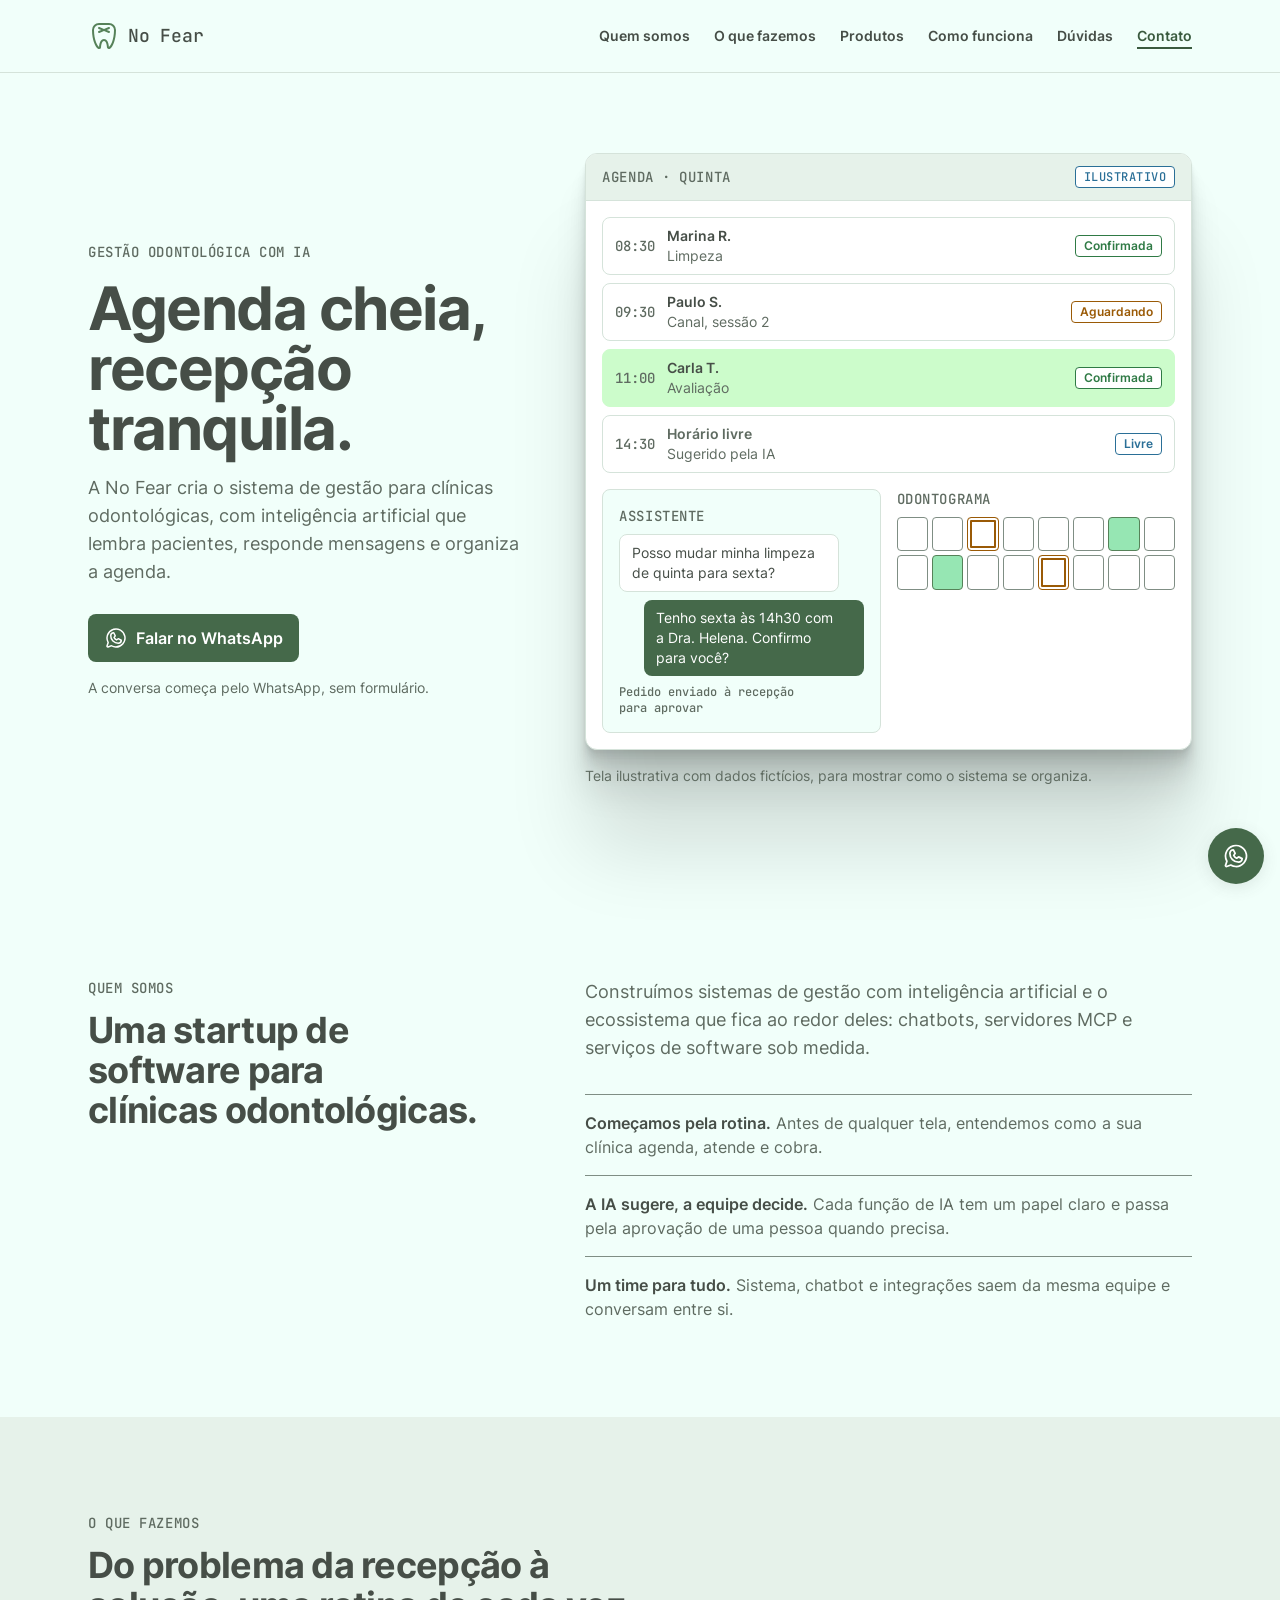
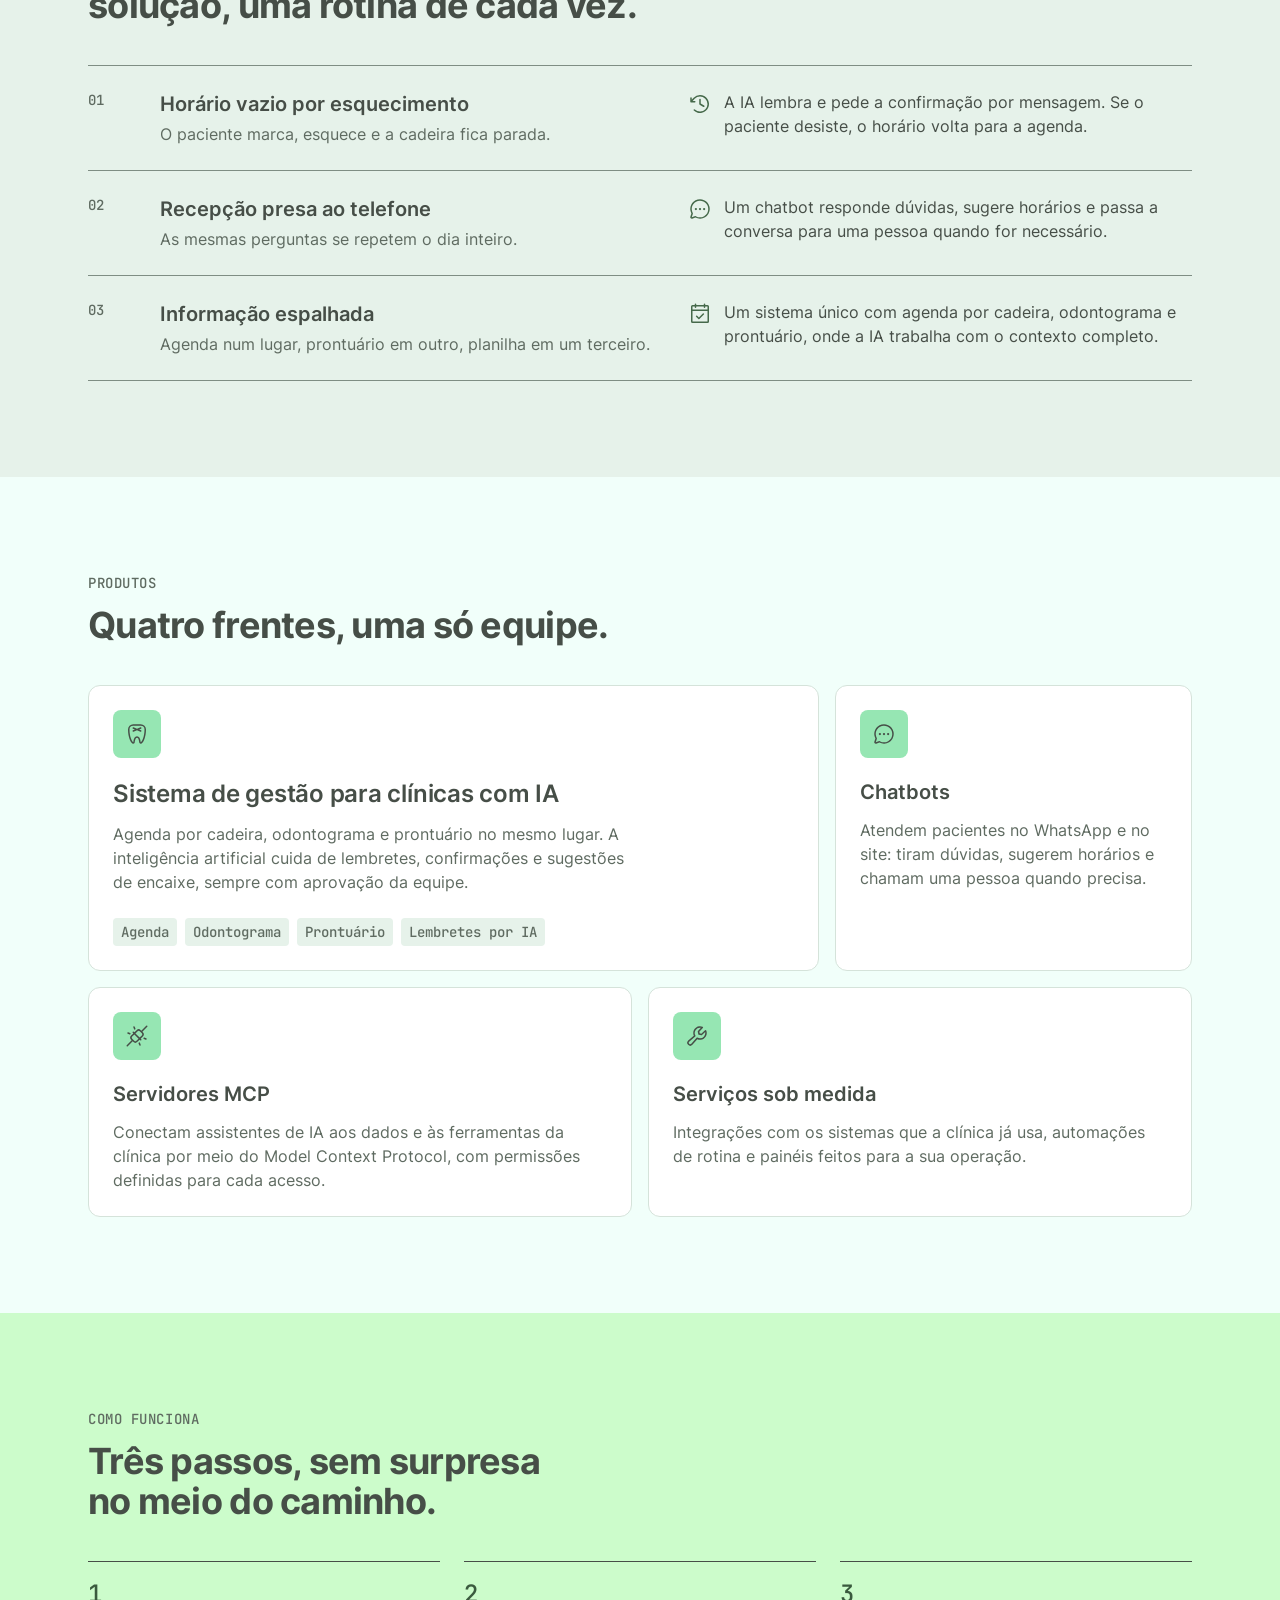
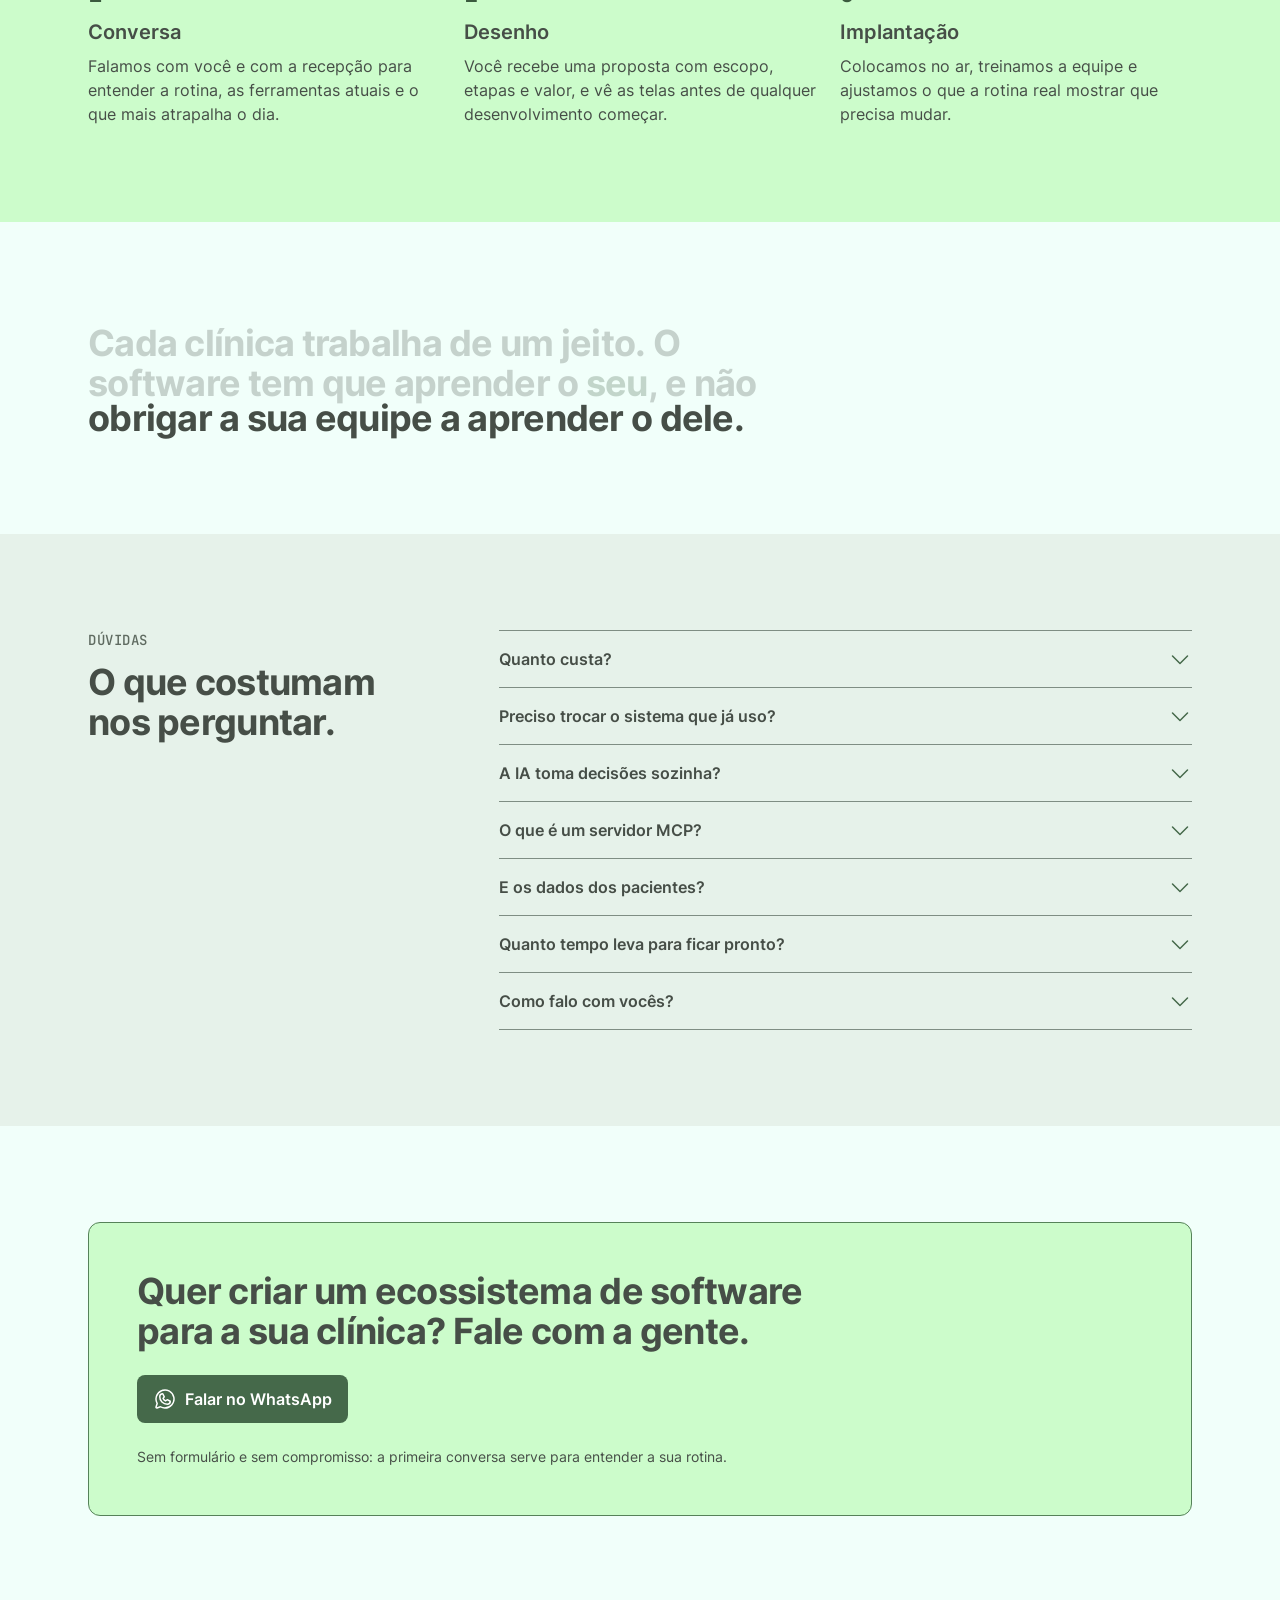
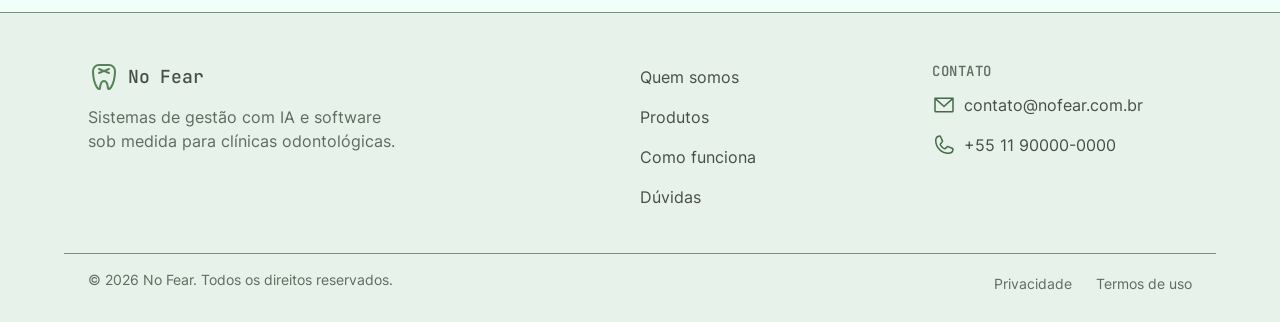
==== commit 04cd3dbb: "Adiciona páginas legais, 404 e fontes locais; corrige odontograma - privacidade.html e termos.html c" ====
--- a/index.html
+++ b/index.html
@@ -20,9 +20,8 @@
   <meta property="og:image:height" content="630">
   <meta name="twitter:card" content="summary_large_image">
 
-  <link rel="preconnect" href="https://fonts.googleapis.com">
-  <link rel="preconnect" href="https://fonts.gstatic.com" crossorigin>
-  <link rel="stylesheet" href="https://fonts.googleapis.com/css2?family=Inter:wght@400;600;700&family=JetBrains+Mono:wght@500&display=swap">
+  <link rel="preload" href="assets/fonts/inter-400.woff2" as="font" type="font/woff2" crossorigin>
+  <link rel="preload" href="assets/fonts/inter-700.woff2" as="font" type="font/woff2" crossorigin>
   <link rel="stylesheet" href="css/style.css">
   <script>document.documentElement.classList.add('js');</script>
 </head>
@@ -255,7 +254,7 @@
           </details>
           <details>
             <summary>Como falo com vocês?<svg class="icon" aria-hidden="true"><use href="#i-caret-down"/></svg></summary>
-            <p>Pelo WhatsApp ou por e-mail. Os dois contatos estão no fim desta página.</p>
+            <p>Pelo WhatsApp ou por email. Os dois contatos estão no fim desta página.</p>
           </details>
         </div>
       </div>
@@ -298,6 +297,10 @@
     </div>
     <div class="container footer-base">
       <p>© <span id="ano">2026</span> No Fear. Todos os direitos reservados.</p>
+      <nav class="legal-links" aria-label="Documentos">
+        <a href="privacidade.html">Privacidade</a>
+        <a href="termos.html">Termos de uso</a>
+      </nav>
     </div>
   </footer>
 
--- a/css/style.css
+++ b/css/style.css
@@ -1,4 +1,10 @@
 /* No Fear — landing page. Decisões em DESIGN.md. */
+
+/* fontes locais (OFL), subconjunto latino */
+@font-face { font-family: Inter; font-style: normal; font-weight: 400; font-display: swap; src: url("../assets/fonts/inter-400.woff2") format("woff2"); }
+@font-face { font-family: Inter; font-style: normal; font-weight: 600; font-display: swap; src: url("../assets/fonts/inter-600.woff2") format("woff2"); }
+@font-face { font-family: Inter; font-style: normal; font-weight: 700; font-display: swap; src: url("../assets/fonts/inter-700.woff2") format("woff2"); }
+@font-face { font-family: "JetBrains Mono"; font-style: normal; font-weight: 500; font-display: swap; src: url("../assets/fonts/jetbrains-mono-500.woff2") format("woff2"); }
 
 :root {
   --primary: #45694a;
@@ -347,3 +353,39 @@
 .teeth { grid-template-columns: repeat(8, minmax(0, 1fr)); }
 .faq-wrap { align-items: start; }
 .footer-grid { align-items: start; }
+
+/* rodapé: links legais */
+.footer-base { display: flex; flex-wrap: wrap; justify-content: space-between; gap: var(--s100) var(--s300); }
+.legal-links { display: flex; flex-wrap: wrap; gap: var(--s300); }
+.legal-links a { padding: var(--s50) 0; transition: color 200ms var(--ease); }
+.legal-links a:hover { color: var(--primary-hover); text-decoration: underline; text-underline-offset: 4px; }
+.legal-links a:active { color: var(--primary); }
+.legal-links a[aria-current="page"] { color: var(--fg); font-weight: 600; }
+.site-footer-slim { padding: 0 0 var(--s300); }
+.site-footer-slim .footer-base { margin-top: 0; border-top: 0; }
+
+/* páginas internas */
+.back-link {
+  display: inline-flex; align-items: center; gap: var(--s75); padding: var(--s75) var(--s100);
+  border: 1px solid var(--line-strong); border-radius: var(--r-md); font-weight: 600; font-size: 0.875rem; line-height: 1.25rem;
+  transition: background-color 200ms var(--ease), transform 200ms var(--ease);
+}
+.back-link:hover { background: var(--panel); }
+.back-link:active { transform: scale(0.98); }
+.back-link .icon { width: 1.25rem; height: 1.25rem; }
+.icon-flip { transform: scaleX(-1); }
+
+.legal-body { max-width: 760px; padding-top: var(--s600); padding-bottom: var(--s800); display: grid; gap: var(--s200); }
+.legal-body h1 { margin-bottom: var(--s75); }
+.legal-body h2 { font-size: 1.5rem; line-height: 2rem; margin-top: var(--s300); }
+.legal-body p { color: var(--fg-muted); max-width: 680px; }
+.legal-body a { color: var(--primary-hover); text-decoration: underline; text-underline-offset: 3px; border-radius: var(--r-sm); }
+.legal-body a:hover { color: var(--primary); }
+.legal-alert { padding: var(--s200); background: var(--surface); border: 1px solid var(--warning); border-radius: var(--r-md); }
+.legal-body .legal-alert { color: var(--fg); }
+.legal-alert strong { color: var(--warning); }
+.legal-date { font: 500 0.875rem/1.25rem var(--mono); }
+
+.notfound-body { min-height: calc(100vh - var(--header-h)); display: grid; align-content: center; justify-items: start; gap: var(--s200); padding-top: var(--s700); padding-bottom: var(--s700); }
+.notfound-body .btn { margin-top: var(--s100); }
+.odonto, .assistant { align-content: start; }
